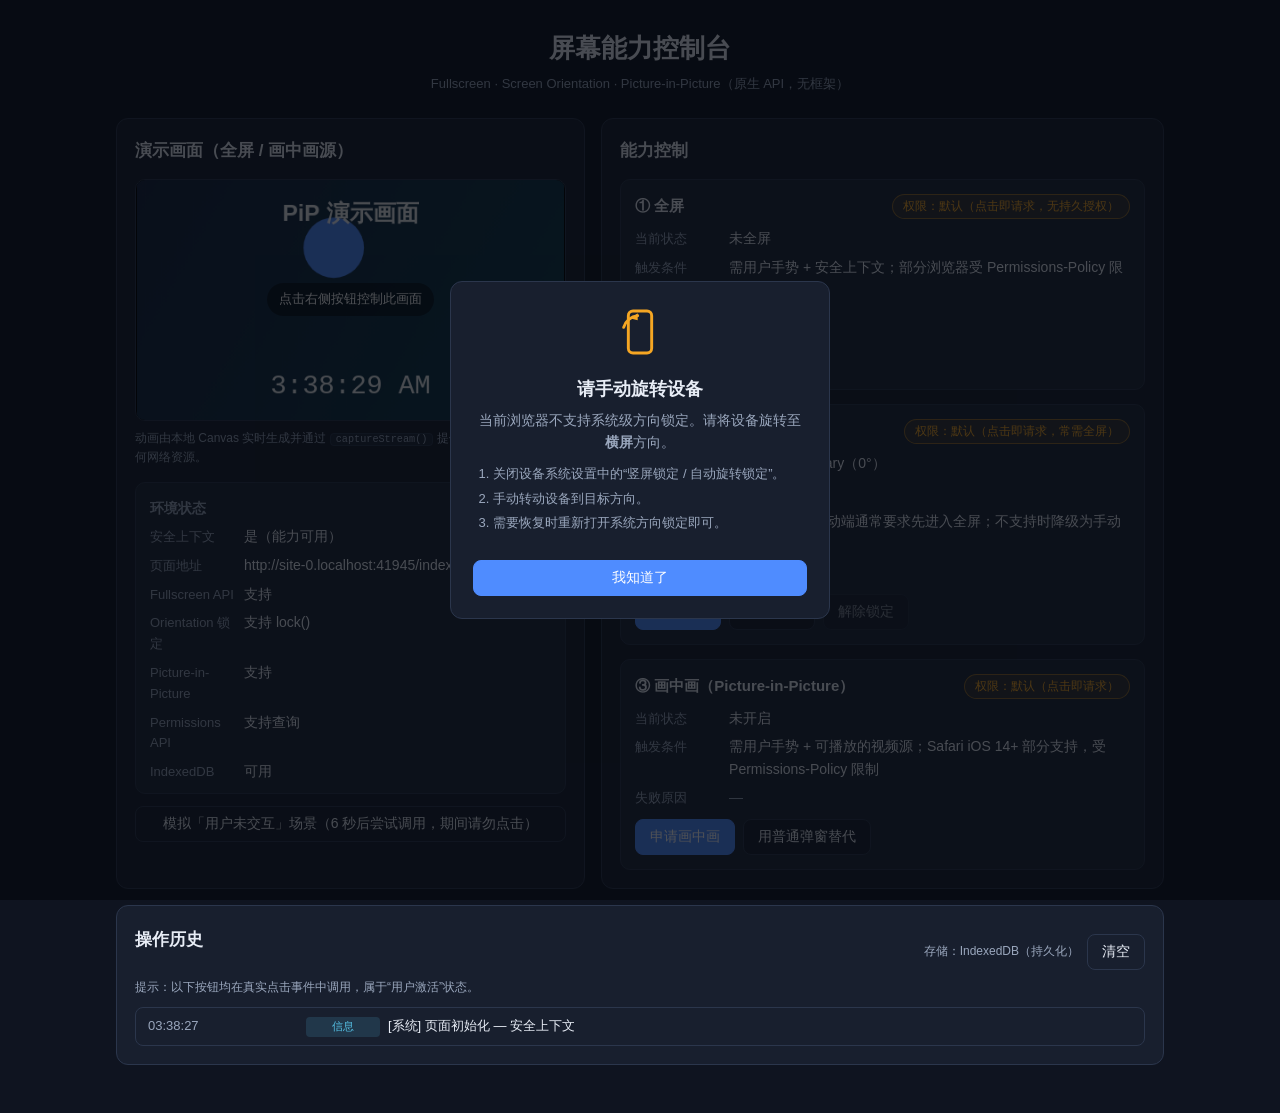
==== index.html @ 582b9b83 "codex: 生成代码" ====
<!DOCTYPE html>
<html lang="zh-CN">
<head>
  <meta charset="UTF-8" />
  <meta name="viewport" content="width=device-width, initial-scale=1, viewport-fit=cover" />
  <title>屏幕能力控制台 · 全屏 / 方向锁定 / 画中画</title>
  <link rel="stylesheet" href="css/styles.css" />
</head>
<body>
  <header class="site-header">
    <h1>屏幕能力控制台</h1>
    <p class="subtitle">Fullscreen · Screen Orientation · Picture-in-Picture（原生 API，无框架）</p>
  </header>

  <!-- 非安全上下文警告 -->
  <div id="insecureBanner" class="banner banner-danger" hidden>
    <strong>非安全上下文：</strong>
    当前页面不是 HTTPS / localhost，浏览器已禁用全屏、方向锁定与画中画能力。
    请通过 <code>https://</code> 或 <code>http://localhost</code> 访问。下方各能力会展示降级方案。
  </div>

  <main class="layout">
    <!-- 左侧：能力面板 -->
    <section class="panel panel-stage">
      <h2>演示画面（全屏 / 画中画源）</h2>
      <div id="stage" class="stage">
        <canvas id="pipCanvas" width="480" height="270" aria-label="画中画演示动画"></canvas>
        <video id="pipVideo" muted playsinline></video>
        <div class="stage-overlay">
          <p id="stageHint" class="stage-hint">点击右侧按钮控制此画面</p>
        </div>
      </div>
      <p class="micro">
        动画由本地 Canvas 实时生成并通过 <code>captureStream()</code> 提供给 video，
        无需任何网络资源。
      </p>

      <div class="env-card">
        <h3>环境状态</h3>
        <dl class="kv" id="envStatus"></dl>
      </div>

      <button id="noGestureDemo" class="btn btn-ghost btn-block" type="button">
        模拟「用户未交互」场景（6 秒后尝试调用，期间请勿点击）
      </button>
    </section>

    <!-- 右侧：三个能力卡片 -->
    <section class="panel">
      <h2>能力控制</h2>

      <!-- 全屏 -->
      <article class="cap-card" id="fullscreenCard">
        <header class="cap-head">
          <h3>① 全屏</h3>
          <span class="pill" id="fsPermPill">权限：检测中…</span>
        </header>
        <dl class="kv">
          <div><dt>当前状态</dt><dd id="fsState">—</dd></div>
          <div><dt>触发条件</dt><dd>需用户手势 + 安全上下文；部分浏览器受 Permissions-Policy 限制</dd></div>
          <div><dt>失败原因</dt><dd id="fsReason" class="reason">—</dd></div>
        </dl>
        <div class="btn-row">
          <button id="fsToggle" class="btn btn-primary" type="button">申请全屏</button>
        </div>
        <p class="fallback" id="fsFallback" hidden>
          <strong>降级：</strong>当前环境无法进入浏览器全屏，可让用户使用设备/浏览器自带的全屏按钮，或按
          <kbd>F11</kbd>（桌面）进入窗口全屏。
        </p>
      </article>

      <!-- 方向锁定 -->
      <article class="cap-card" id="orientationCard">
        <header class="cap-head">
          <h3>② 屏幕方向锁定</h3>
          <span class="pill" id="oriPermPill">权限：检测中…</span>
        </header>
        <dl class="kv">
          <div><dt>当前方向</dt><dd id="oriState">—</dd></div>
          <div><dt>锁定状态</dt><dd id="oriLockState">—</dd></div>
          <div>
            <dt>触发条件</dt>
            <dd>需用户手势；移动端通常要求先进入全屏；不支持时降级为手动旋转提示</dd>
          </div>
          <div><dt>失败原因</dt><dd id="oriReason" class="reason">—</dd></div>
        </dl>
        <div class="btn-row">
          <button id="oriLockLandscape" class="btn btn-primary" type="button">锁定横屏</button>
          <button id="oriLockPortrait" class="btn" type="button">锁定竖屏</button>
          <button id="oriUnlock" class="btn" type="button">解除锁定</button>
        </div>
        <p class="fallback" id="oriFallback" hidden>
          <strong>降级：</strong>系统方向锁定不可用，请按下方提示手动旋转设备，并关闭系统的“自动旋转锁定”。
        </p>
      </article>

      <!-- 画中画 -->
      <article class="cap-card" id="pipCard">
        <header class="cap-head">
          <h3>③ 画中画（Picture-in-Picture）</h3>
          <span class="pill" id="pipPermPill">权限：检测中…</span>
        </header>
        <dl class="kv">
          <div><dt>当前状态</dt><dd id="pipState">—</dd></div>
          <div>
            <dt>触发条件</dt>
            <dd>需用户手势 + 可播放的视频源；Safari iOS 14+ 部分支持，受 Permissions-Policy 限制</dd>
          </div>
          <div><dt>失败原因</dt><dd id="pipReason" class="reason">—</dd></div>
        </dl>
        <div class="btn-row">
          <button id="pipToggle" class="btn btn-primary" type="button">申请画中画</button>
          <button id="pipPopupFallback" class="btn" type="button">用普通弹窗替代</button>
        </div>
        <p class="fallback" id="pipFallback" hidden>
          <strong>降级：</strong>画中画不可用，已（或可）改用独立小窗播放；若弹窗被拦截，请允许本站弹窗。
        </p>
      </article>
    </section>

    <!-- 历史 -->
    <section class="panel panel-history">
      <header class="cap-head">
        <h2>操作历史</h2>
        <div class="btn-row">
          <span class="micro" id="historyStorage">存储：检测中…</span>
          <button id="historyClear" class="btn btn-ghost" type="button">清空</button>
        </div>
      </header>
      <p class="micro" id="historyGestureNote">
        提示：以下按钮均在真实点击事件中调用，属于“用户激活”状态。
      </p>
      <ul id="historyList" class="history-list"></ul>
    </section>
  </main>

  <!-- 手动旋转降级提示 -->
  <div id="rotateModal" class="modal" hidden>
    <div class="modal-backdrop" data-close="1"></div>
    <div class="modal-box" role="dialog" aria-modal="true" aria-labelledby="rotateTitle">
      <div class="rotate-icon" aria-hidden="true">
        <svg viewBox="0 0 48 48" width="56" height="56">
          <rect x="14" y="6" width="20" height="36" rx="4" fill="none" stroke="currentColor" stroke-width="2.5" />
          <path d="M10 20 a14 14 0 0 1 12 -10" fill="none" stroke="currentColor" stroke-width="2.5" stroke-linecap="round"/>
          <path d="M22 8 l0 6 l-6 -1.5z" fill="currentColor"/>
        </svg>
      </div>
      <h3 id="rotateTitle">请手动旋转设备</h3>
      <p id="rotateDesc" class="modal-desc">
        当前浏览器不支持系统级方向锁定。请将设备旋转至
        <strong id="rotateTarget">横屏</strong>方向。
      </p>
      <ol class="rotate-steps">
        <li>关闭设备系统设置中的“竖屏锁定 / 自动旋转锁定”。</li>
        <li>手动转动设备到目标方向。</li>
        <li>需要恢复时重新打开系统方向锁定即可。</li>
      </ol>
      <button class="btn btn-primary btn-block" type="button" data-close="1">我知道了</button>
    </div>
  </div>

  <div id="toastHost" class="toast-host" aria-live="polite"></div>

  <script type="module" src="js/main.js"></script>
</body>
</html>
---- css/styles.css ----
:root {
  --bg: #0f1420;
  --surface: #181f2e;
  --surface-2: #1f2839;
  --border: #2b364c;
  --text: #e8edf6;
  --muted: #9aa7bd;
  --primary: #4f8cff;
  --primary-hover: #6a9eff;
  --ok: #34c77b;
  --warn: #f5a623;
  --danger: #ff6b6b;
  --info: #56c2e6;
  --radius: 12px;
}

* { box-sizing: border-box; }

html, body {
  margin: 0;
  padding: 0;
}

body {
  background: var(--bg);
  color: var(--text);
  font: 15px/1.6 -apple-system, BlinkMacSystemFont, "Segoe UI", "PingFang SC",
        "Hiragino Sans GB", "Microsoft YaHei", Roboto, sans-serif;
  min-height: 100vh;
}

code, kbd {
  background: var(--surface-2);
  border: 1px solid var(--border);
  border-radius: 4px;
  padding: 0 5px;
  font-size: 0.85em;
  font-family: ui-monospace, SFMono-Regular, Menlo, Consolas, monospace;
}

kbd { padding: 1px 6px; }

.site-header {
  padding: 28px 20px 12px;
  text-align: center;
}
.site-header h1 { margin: 0 0 4px; font-size: 26px; }
.subtitle { margin: 0; color: var(--muted); font-size: 13px; }

.layout {
  max-width: 1080px;
  margin: 0 auto;
  padding: 12px 16px 48px;
  display: grid;
  grid-template-columns: 1fr 1.2fr;
  grid-template-areas:
    "stage controls"
    "history history";
  gap: 16px;
}

.panel-stage { grid-area: stage; }
.panel:nth-of-type(2) { grid-area: controls; }
.panel-history { grid-area: history; }

@media (max-width: 820px) {
  .layout {
    grid-template-columns: 1fr;
    grid-template-areas: "stage" "controls" "history";
  }
}

.panel {
  background: var(--surface);
  border: 1px solid var(--border);
  border-radius: var(--radius);
  padding: 18px;
}
.panel h2 { margin: 0 0 14px; font-size: 17px; }

/* 舞台 */
.stage {
  position: relative;
  width: 100%;
  aspect-ratio: 16 / 9;
  border-radius: 10px;
  overflow: hidden;
  background: #000;
  border: 1px solid var(--border);
}
.stage canvas,
.stage video {
  position: absolute;
  inset: 0;
  width: 100%;
  height: 100%;
  object-fit: contain;
}
/* video 在画中画模式下从 DOM 隐藏会关闭 PiP，因此只移出可视区域 */
.stage video { opacity: 0; pointer-events: none; }
.stage-overlay {
  position: absolute;
  inset: 0;
  display: flex;
  align-items: center;
  justify-content: center;
  pointer-events: none;
}
.stage-hint {
  margin: 0;
  padding: 6px 12px;
  background: rgba(0, 0, 0, 0.5);
  border-radius: 999px;
  font-size: 13px;
  color: #fff;
}

.env-card {
  margin-top: 14px;
  background: var(--surface-2);
  border: 1px solid var(--border);
  border-radius: 10px;
  padding: 10px 14px;
}
.env-card h3 { margin: 4px 0 6px; font-size: 14px; color: var(--muted); }

/* 键值列表 */
.kv { margin: 0; display: grid; gap: 6px; }
.kv > div {
  display: grid;
  grid-template-columns: 84px 1fr;
  gap: 10px;
  align-items: baseline;
}
.kv dt { color: var(--muted); font-size: 13px; }
.kv dd { margin: 0; font-size: 14px; }
.reason { color: var(--muted); }
.reason.has-error { color: var(--warn); }

/* 能力卡片 */
.cap-card {
  border: 1px solid var(--border);
  border-radius: 10px;
  padding: 14px;
  margin-bottom: 14px;
  background: var(--surface-2);
}
.cap-card:last-child { margin-bottom: 0; }
.cap-head {
  display: flex;
  align-items: center;
  justify-content: space-between;
  gap: 10px;
  margin-bottom: 8px;
  flex-wrap: wrap;
}
.cap-head h3 { margin: 0; font-size: 15px; }

.pill {
  font-size: 12px;
  padding: 2px 10px;
  border-radius: 999px;
  border: 1px solid var(--border);
  color: var(--muted);
  white-space: nowrap;
}
.pill.ok { color: var(--ok); border-color: rgba(52, 199, 123, 0.45); background: rgba(52, 199, 123, 0.1); }
.pill.warn { color: var(--warn); border-color: rgba(245, 166, 35, 0.45); background: rgba(245, 166, 35, 0.1); }
.pill.danger { color: var(--danger); border-color: rgba(255, 107, 107, 0.45); background: rgba(255, 107, 107, 0.1); }
.pill.info { color: var(--info); border-color: rgba(86, 194, 230, 0.45); background: rgba(86, 194, 230, 0.1); }

/* 按钮 */
.btn-row { display: flex; flex-wrap: wrap; gap: 8px; margin-top: 10px; }
.btn {
  appearance: none;
  border: 1px solid var(--border);
  background: var(--surface);
  color: var(--text);
  padding: 8px 14px;
  border-radius: 8px;
  font-size: 14px;
  cursor: pointer;
  transition: background 0.15s, border-color 0.15s, opacity 0.15s;
}
.btn:hover { border-color: var(--primary); }
.btn:disabled { opacity: 0.5; cursor: not-allowed; }
.btn-primary { background: var(--primary); border-color: var(--primary); color: #fff; }
.btn-primary:hover { background: var(--primary-hover); border-color: var(--primary-hover); }
.btn-ghost { background: transparent; }
.btn-block { width: 100%; margin-top: 12px; }
.btn.is-busy { opacity: 0.7; pointer-events: none; }

.fallback {
  margin: 10px 0 0;
  padding: 9px 12px;
  border-radius: 8px;
  background: rgba(245, 166, 35, 0.1);
  border: 1px solid rgba(245, 166, 35, 0.35);
  color: #ffd891;
  font-size: 13px;
}

.micro { color: var(--muted); font-size: 12px; margin: 8px 0 0; }

/* 横幅 */
.banner {
  max-width: 1080px;
  margin: 12px auto 0;
  padding: 12px 16px;
  border-radius: 10px;
  font-size: 14px;
}
.banner-danger {
  background: rgba(255, 107, 107, 0.12);
  border: 1px solid rgba(255, 107, 107, 0.4);
  color: #ffb3b3;
}

/* 历史 */
.history-list {
  list-style: none;
  margin: 10px 0 0;
  padding: 0;
  max-height: 320px;
  overflow-y: auto;
  border: 1px solid var(--border);
  border-radius: 8px;
}
.history-list li {
  display: grid;
  grid-template-columns: 150px 74px 1fr;
  gap: 8px;
  padding: 8px 12px;
  border-bottom: 1px solid var(--border);
  font-size: 13px;
  align-items: baseline;
}
.history-list li:last-child { border-bottom: none; }
.history-list .t { color: var(--muted); font-variant-numeric: tabular-nums; }
.history-list .tag {
  font-size: 11px;
  text-align: center;
  border-radius: 4px;
  padding: 1px 0;
}
.history-list .tag-success { background: rgba(52,199,123,0.15); color: var(--ok); }
.history-list .tag-fail { background: rgba(255,107,107,0.15); color: var(--danger); }
.history-list .tag-fallback { background: rgba(245,166,35,0.15); color: var(--warn); }
.history-list .tag-info { background: rgba(86,194,230,0.15); color: var(--info); }
.history-empty { color: var(--muted); text-align: center; padding: 18px !important; grid-template-columns: 1fr !important; }

/* 模态框 */
.modal {
  position: fixed;
  inset: 0;
  z-index: 100;
  display: flex;
  align-items: center;
  justify-content: center;
  padding: 20px;
}
.modal-backdrop {
  position: absolute;
  inset: 0;
  background: rgba(5, 8, 14, 0.7);
}
.modal-box {
  position: relative;
  background: var(--surface);
  border: 1px solid var(--border);
  border-radius: var(--radius);
  padding: 22px;
  max-width: 380px;
  width: 100%;
  text-align: center;
}
.modal-box h3 { margin: 8px 0 6px; }
.modal-desc { margin: 0 0 10px; color: var(--muted); font-size: 14px; }
.rotate-icon { color: var(--warn); }
.rotate-steps {
  text-align: left;
  color: var(--muted);
  font-size: 13px;
  padding-left: 20px;
  margin: 0 0 14px;
}
.rotate-steps li { margin: 4px 0; }

/* Toast */
.toast-host {
  position: fixed;
  left: 50%;
  bottom: 24px;
  transform: translateX(-50%);
  display: flex;
  flex-direction: column;
  gap: 8px;
  z-index: 200;
  pointer-events: none;
  width: min(92vw, 420px);
}
.toast {
  padding: 10px 14px;
  border-radius: 8px;
  font-size: 13px;
  background: var(--surface-2);
  border: 1px solid var(--border);
  box-shadow: 0 6px 24px rgba(0,0,0,0.4);
  animation: toast-in 0.2s ease-out;
}
.toast.toast-success { border-color: rgba(52,199,123,0.5); }
.toast.toast-error { border-color: rgba(255,107,107,0.5); }
.toast.toast-warn { border-color: rgba(245,166,35,0.5); }
@keyframes toast-in {
  from { opacity: 0; transform: translateY(8px); }
  to { opacity: 1; transform: translateY(0); }
}
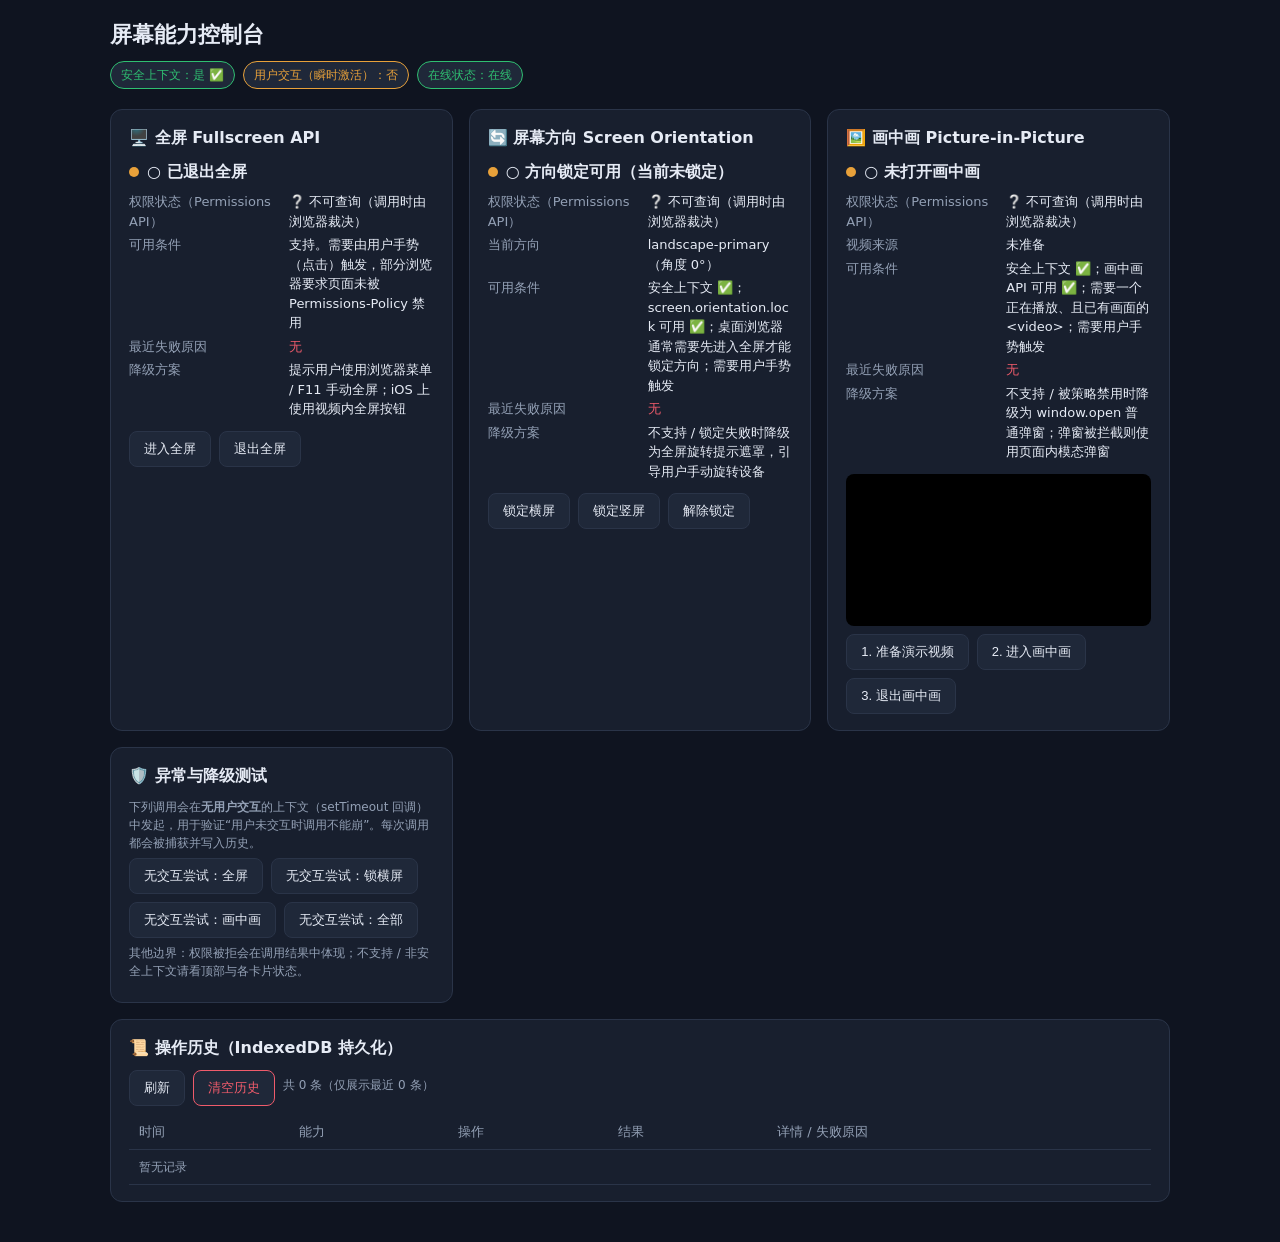
==== commit c63f2e47: "codex: 生成代码" ====
--- a/index.html
+++ b/index.html
@@ -3,163 +3,127 @@
 <head>
   <meta charset="UTF-8" />
   <meta name="viewport" content="width=device-width, initial-scale=1, viewport-fit=cover" />
-  <title>屏幕能力控制台 · 全屏 / 方向锁定 / 画中画</title>
-  <link rel="stylesheet" href="css/styles.css" />
+  <title>屏幕能力控制台 · 全屏 / 方向 / 画中画</title>
+  <link rel="stylesheet" href="styles.css" />
 </head>
 <body>
-  <header class="site-header">
+  <header class="topbar">
     <h1>屏幕能力控制台</h1>
-    <p class="subtitle">Fullscreen · Screen Orientation · Picture-in-Picture（原生 API，无框架）</p>
+    <div class="env-badges">
+      <span id="badge-secure" class="badge" title="是否处于安全上下文（HTTPS 或 localhost）">安全上下文：检测中</span>
+      <span id="badge-gesture" class="badge" title="浏览器认为当前是否处于用户激活状态（短时激活）">用户交互：否</span>
+      <span id="badge-online" class="badge">在线状态：检测中</span>
+    </div>
   </header>
 
-  <!-- 非安全上下文警告 -->
-  <div id="insecureBanner" class="banner banner-danger" hidden>
-    <strong>非安全上下文：</strong>
-    当前页面不是 HTTPS / localhost，浏览器已禁用全屏、方向锁定与画中画能力。
-    请通过 <code>https://</code> 或 <code>http://localhost</code> 访问。下方各能力会展示降级方案。
-  </div>
+  <main class="grid">
 
-  <main class="layout">
-    <!-- 左侧：能力面板 -->
-    <section class="panel panel-stage">
-      <h2>演示画面（全屏 / 画中画源）</h2>
-      <div id="stage" class="stage">
-        <canvas id="pipCanvas" width="480" height="270" aria-label="画中画演示动画"></canvas>
-        <video id="pipVideo" muted playsinline></video>
-        <div class="stage-overlay">
-          <p id="stageHint" class="stage-hint">点击右侧按钮控制此画面</p>
-        </div>
+    <!-- 全屏 -->
+    <section class="card" id="card-fullscreen">
+      <h2>🖥️ 全屏 Fullscreen API</h2>
+      <div class="status-line"><span class="dot" id="fs-dot"></span><span id="fs-state">检测中…</span></div>
+      <dl class="meta">
+        <dt>权限状态（Permissions API）</dt><dd id="fs-perm">检测中…</dd>
+        <dt>可用条件</dt><dd id="fs-cond">检测中…</dd>
+        <dt>最近失败原因</dt><dd id="fs-error" class="err">无</dd>
+        <dt>降级方案</dt><dd id="fs-fallback">检测中…</dd>
+      </dl>
+      <div class="actions">
+        <button type="button" data-action="fs-enter">进入全屏</button>
+        <button type="button" data-action="fs-exit">退出全屏</button>
       </div>
-      <p class="micro">
-        动画由本地 Canvas 实时生成并通过 <code>captureStream()</code> 提供给 video，
-        无需任何网络资源。
-      </p>
-
-      <div class="env-card">
-        <h3>环境状态</h3>
-        <dl class="kv" id="envStatus"></dl>
-      </div>
-
-      <button id="noGestureDemo" class="btn btn-ghost btn-block" type="button">
-        模拟「用户未交互」场景（6 秒后尝试调用，期间请勿点击）
-      </button>
     </section>
 
-    <!-- 右侧：三个能力卡片 -->
-    <section class="panel">
-      <h2>能力控制</h2>
-
-      <!-- 全屏 -->
-      <article class="cap-card" id="fullscreenCard">
-        <header class="cap-head">
-          <h3>① 全屏</h3>
-          <span class="pill" id="fsPermPill">权限：检测中…</span>
-        </header>
-        <dl class="kv">
-          <div><dt>当前状态</dt><dd id="fsState">—</dd></div>
-          <div><dt>触发条件</dt><dd>需用户手势 + 安全上下文；部分浏览器受 Permissions-Policy 限制</dd></div>
-          <div><dt>失败原因</dt><dd id="fsReason" class="reason">—</dd></div>
-        </dl>
-        <div class="btn-row">
-          <button id="fsToggle" class="btn btn-primary" type="button">申请全屏</button>
-        </div>
-        <p class="fallback" id="fsFallback" hidden>
-          <strong>降级：</strong>当前环境无法进入浏览器全屏，可让用户使用设备/浏览器自带的全屏按钮，或按
-          <kbd>F11</kbd>（桌面）进入窗口全屏。
-        </p>
-      </article>
-
-      <!-- 方向锁定 -->
-      <article class="cap-card" id="orientationCard">
-        <header class="cap-head">
-          <h3>② 屏幕方向锁定</h3>
-          <span class="pill" id="oriPermPill">权限：检测中…</span>
-        </header>
-        <dl class="kv">
-          <div><dt>当前方向</dt><dd id="oriState">—</dd></div>
-          <div><dt>锁定状态</dt><dd id="oriLockState">—</dd></div>
-          <div>
-            <dt>触发条件</dt>
-            <dd>需用户手势；移动端通常要求先进入全屏；不支持时降级为手动旋转提示</dd>
-          </div>
-          <div><dt>失败原因</dt><dd id="oriReason" class="reason">—</dd></div>
-        </dl>
-        <div class="btn-row">
-          <button id="oriLockLandscape" class="btn btn-primary" type="button">锁定横屏</button>
-          <button id="oriLockPortrait" class="btn" type="button">锁定竖屏</button>
-          <button id="oriUnlock" class="btn" type="button">解除锁定</button>
-        </div>
-        <p class="fallback" id="oriFallback" hidden>
-          <strong>降级：</strong>系统方向锁定不可用，请按下方提示手动旋转设备，并关闭系统的“自动旋转锁定”。
-        </p>
-      </article>
-
-      <!-- 画中画 -->
-      <article class="cap-card" id="pipCard">
-        <header class="cap-head">
-          <h3>③ 画中画（Picture-in-Picture）</h3>
-          <span class="pill" id="pipPermPill">权限：检测中…</span>
-        </header>
-        <dl class="kv">
-          <div><dt>当前状态</dt><dd id="pipState">—</dd></div>
-          <div>
-            <dt>触发条件</dt>
-            <dd>需用户手势 + 可播放的视频源；Safari iOS 14+ 部分支持，受 Permissions-Policy 限制</dd>
-          </div>
-          <div><dt>失败原因</dt><dd id="pipReason" class="reason">—</dd></div>
-        </dl>
-        <div class="btn-row">
-          <button id="pipToggle" class="btn btn-primary" type="button">申请画中画</button>
-          <button id="pipPopupFallback" class="btn" type="button">用普通弹窗替代</button>
-        </div>
-        <p class="fallback" id="pipFallback" hidden>
-          <strong>降级：</strong>画中画不可用，已（或可）改用独立小窗播放；若弹窗被拦截，请允许本站弹窗。
-        </p>
-      </article>
+    <!-- 屏幕方向 -->
+    <section class="card" id="card-orientation">
+      <h2>🔄 屏幕方向 Screen Orientation</h2>
+      <div class="status-line"><span class="dot" id="ori-dot"></span><span id="ori-state">检测中…</span></div>
+      <dl class="meta">
+        <dt>权限状态（Permissions API）</dt><dd id="ori-perm">检测中…</dd>
+        <dt>当前方向</dt><dd id="ori-current">检测中…</dd>
+        <dt>可用条件</dt><dd id="ori-cond">检测中…</dd>
+        <dt>最近失败原因</dt><dd id="ori-error" class="err">无</dd>
+        <dt>降级方案</dt><dd id="ori-fallback">检测中…</dd>
+      </dl>
+      <div class="actions">
+        <button type="button" data-action="ori-lock-landscape">锁定横屏</button>
+        <button type="button" data-action="ori-lock-portrait">锁定竖屏</button>
+        <button type="button" data-action="ori-unlock">解除锁定</button>
+      </div>
     </section>
 
-    <!-- 历史 -->
-    <section class="panel panel-history">
-      <header class="cap-head">
-        <h2>操作历史</h2>
-        <div class="btn-row">
-          <span class="micro" id="historyStorage">存储：检测中…</span>
-          <button id="historyClear" class="btn btn-ghost" type="button">清空</button>
-        </div>
-      </header>
-      <p class="micro" id="historyGestureNote">
-        提示：以下按钮均在真实点击事件中调用，属于“用户激活”状态。
-      </p>
-      <ul id="historyList" class="history-list"></ul>
+    <!-- 画中画 -->
+    <section class="card" id="card-pip">
+      <h2>🖼️ 画中画 Picture-in-Picture</h2>
+      <div class="status-line"><span class="dot" id="pip-dot"></span><span id="pip-state">检测中…</span></div>
+      <dl class="meta">
+        <dt>权限状态（Permissions API）</dt><dd id="pip-perm">检测中…</dd>
+        <dt>视频来源</dt><dd id="pip-source">未准备</dd>
+        <dt>可用条件</dt><dd id="pip-cond">检测中…</dd>
+        <dt>最近失败原因</dt><dd id="pip-error" class="err">无</dd>
+        <dt>降级方案</dt><dd id="pip-fallback">检测中…</dd>
+      </dl>
+      <video id="pip-video" playsinline muted></video>
+      <div class="actions">
+        <button type="button" data-action="pip-prepare">1. 准备演示视频</button>
+        <button type="button" data-action="pip-enter">2. 进入画中画</button>
+        <button type="button" data-action="pip-exit">3. 退出画中画</button>
+      </div>
+    </section>
+
+    <!-- 健壮性测试 -->
+    <section class="card" id="card-robustness">
+      <h2>🛡️ 异常与降级测试</h2>
+      <p class="hint">下列调用会在<b>无用户交互</b>的上下文（setTimeout 回调）中发起，用于验证“用户未交互时调用不能崩”。每次调用都会被捕获并写入历史。</p>
+      <div class="actions">
+        <button type="button" data-action="test-fs">无交互尝试：全屏</button>
+        <button type="button" data-action="test-ori">无交互尝试：锁横屏</button>
+        <button type="button" data-action="test-pip">无交互尝试：画中画</button>
+        <button type="button" data-action="test-all">无交互尝试：全部</button>
+      </div>
+      <p class="hint">其他边界：权限被拒会在调用结果中体现；不支持 / 非安全上下文请看顶部与各卡片状态。</p>
+    </section>
+
+    <!-- 操作历史 -->
+    <section class="card card-wide" id="card-history">
+      <h2>📜 操作历史（IndexedDB 持久化）</h2>
+      <div class="actions">
+        <button type="button" data-action="history-refresh">刷新</button>
+        <button type="button" data-action="history-clear" class="danger">清空历史</button>
+        <span id="history-count" class="hint"></span>
+      </div>
+      <div class="table-wrap">
+        <table>
+          <thead>
+            <tr><th>时间</th><th>能力</th><th>操作</th><th>结果</th><th>详情 / 失败原因</th></tr>
+          </thead>
+          <tbody id="history-body">
+            <tr><td colspan="5" class="hint">加载中…</td></tr>
+          </tbody>
+        </table>
+      </div>
     </section>
   </main>
 
-  <!-- 手动旋转降级提示 -->
-  <div id="rotateModal" class="modal" hidden>
-    <div class="modal-backdrop" data-close="1"></div>
-    <div class="modal-box" role="dialog" aria-modal="true" aria-labelledby="rotateTitle">
-      <div class="rotate-icon" aria-hidden="true">
-        <svg viewBox="0 0 48 48" width="56" height="56">
-          <rect x="14" y="6" width="20" height="36" rx="4" fill="none" stroke="currentColor" stroke-width="2.5" />
-          <path d="M10 20 a14 14 0 0 1 12 -10" fill="none" stroke="currentColor" stroke-width="2.5" stroke-linecap="round"/>
-          <path d="M22 8 l0 6 l-6 -1.5z" fill="currentColor"/>
-        </svg>
-      </div>
-      <h3 id="rotateTitle">请手动旋转设备</h3>
-      <p id="rotateDesc" class="modal-desc">
-        当前浏览器不支持系统级方向锁定。请将设备旋转至
-        <strong id="rotateTarget">横屏</strong>方向。
-      </p>
-      <ol class="rotate-steps">
-        <li>关闭设备系统设置中的“竖屏锁定 / 自动旋转锁定”。</li>
-        <li>手动转动设备到目标方向。</li>
-        <li>需要恢复时重新打开系统方向锁定即可。</li>
-      </ol>
-      <button class="btn btn-primary btn-block" type="button" data-close="1">我知道了</button>
+  <!-- 降级：方向旋转提示遮罩 -->
+  <div id="rotate-overlay" class="overlay" hidden>
+    <div class="overlay-box">
+      <div class="rotate-icon" id="rotate-icon">📱↪️</div>
+      <p id="rotate-text">请将设备旋转到横屏</p>
+      <button type="button" id="rotate-dismiss">我知道了</button>
     </div>
   </div>
 
-  <div id="toastHost" class="toast-host" aria-live="polite"></div>
+  <!-- 降级：普通弹窗（画中画不支持 / 被弹窗拦截时使用页面内弹窗） -->
+  <div id="fallback-modal" class="overlay" hidden>
+    <div class="overlay-box">
+      <h3 id="modal-title">提示</h3>
+      <p id="modal-body"></p>
+      <button type="button" id="modal-close">关闭</button>
+    </div>
+  </div>
+
+  <div id="toast" class="toast" hidden></div>
 
   <script type="module" src="js/main.js"></script>
 </body>
--- a/styles.css
+++ b/styles.css
@@ -0,0 +1,220 @@
+:root {
+  --bg: #0f1420;
+  --card: #181f2e;
+  --card-2: #1f2839;
+  --text: #e6ebf5;
+  --muted: #93a0b5;
+  --accent: #4f8cff;
+  --ok: #2fbf71;
+  --warn: #e8a13a;
+  --err: #ef5b6b;
+  --border: #2a3448;
+  --radius: 12px;
+}
+
+* { box-sizing: border-box; }
+
+html, body {
+  margin: 0;
+  padding: 0;
+  background: var(--bg);
+  color: var(--text);
+  font-family: system-ui, -apple-system, "Segoe UI", "PingFang SC", "Microsoft YaHei", sans-serif;
+  line-height: 1.5;
+}
+
+.topbar {
+  padding: 18px 20px 10px;
+  max-width: 1100px;
+  margin: 0 auto;
+}
+.topbar h1 {
+  margin: 0 0 10px;
+  font-size: 22px;
+}
+
+.env-badges {
+  display: flex;
+  flex-wrap: wrap;
+  gap: 8px;
+}
+
+.badge {
+  font-size: 12px;
+  padding: 4px 10px;
+  border-radius: 999px;
+  background: var(--card-2);
+  border: 1px solid var(--border);
+  color: var(--muted);
+}
+.badge.ok { color: var(--ok); border-color: var(--ok); }
+.badge.warn { color: var(--warn); border-color: var(--warn); }
+.badge.err { color: var(--err); border-color: var(--err); }
+
+.grid {
+  max-width: 1100px;
+  margin: 0 auto;
+  padding: 10px 20px 40px;
+  display: grid;
+  grid-template-columns: repeat(auto-fit, minmax(320px, 1fr));
+  gap: 16px;
+}
+
+.card {
+  background: var(--card);
+  border: 1px solid var(--border);
+  border-radius: var(--radius);
+  padding: 16px 18px;
+}
+.card-wide { grid-column: 1 / -1; }
+.card h2 {
+  margin: 0 0 10px;
+  font-size: 16px;
+}
+
+.status-line {
+  display: flex;
+  align-items: center;
+  gap: 8px;
+  font-weight: 600;
+  margin-bottom: 8px;
+}
+
+.dot {
+  width: 10px;
+  height: 10px;
+  border-radius: 50%;
+  background: var(--muted);
+  display: inline-block;
+  flex: 0 0 auto;
+}
+.dot.ok { background: var(--ok); }
+.dot.warn { background: var(--warn); }
+.dot.err { background: var(--err); }
+
+dl.meta {
+  margin: 0 0 12px;
+  display: grid;
+  grid-template-columns: 150px 1fr;
+  gap: 4px 10px;
+  font-size: 13px;
+}
+dl.meta dt {
+  color: var(--muted);
+}
+dl.meta dd {
+  margin: 0;
+  word-break: break-word;
+}
+dd.err { color: var(--err); min-height: 1.2em; }
+dd.warn { color: var(--warn); }
+
+.actions {
+  display: flex;
+  flex-wrap: wrap;
+  gap: 8px;
+  margin-top: 6px;
+}
+
+button {
+  appearance: none;
+  border: 1px solid var(--border);
+  background: var(--card-2);
+  color: var(--text);
+  font-size: 13px;
+  padding: 8px 14px;
+  border-radius: 8px;
+  cursor: pointer;
+  transition: background .15s, border-color .15s, opacity .15s;
+}
+button:hover { border-color: var(--accent); }
+button:active { background: #28334a; }
+button:disabled { opacity: .45; cursor: not-allowed; }
+button.danger { border-color: var(--err); color: var(--err); }
+
+#pip-video {
+  width: 100%;
+  max-height: 180px;
+  background: #000;
+  border-radius: 8px;
+  margin-bottom: 8px;
+  display: block;
+}
+
+.hint {
+  color: var(--muted);
+  font-size: 12px;
+  margin: 6px 0;
+}
+
+.table-wrap { overflow-x: auto; }
+table {
+  width: 100%;
+  border-collapse: collapse;
+  font-size: 13px;
+  margin-top: 8px;
+}
+th, td {
+  text-align: left;
+  padding: 8px 10px;
+  border-bottom: 1px solid var(--border);
+  vertical-align: top;
+}
+th { color: var(--muted); font-weight: 500; }
+
+.res-ok { color: var(--ok); }
+.res-denied { color: var(--err); }
+.res-blocked { color: var(--warn); }
+.res-fallback { color: #b78cf5; }
+.res-unsupported { color: var(--muted); }
+.res-error { color: var(--err); }
+
+.overlay {
+  position: fixed;
+  inset: 0;
+  background: rgba(5, 8, 14, .78);
+  display: flex;
+  align-items: center;
+  justify-content: center;
+  z-index: 100;
+  padding: 20px;
+}
+.overlay[hidden] { display: none; }
+.overlay-box {
+  background: var(--card);
+  border: 1px solid var(--border);
+  border-radius: var(--radius);
+  padding: 24px;
+  max-width: 360px;
+  text-align: center;
+}
+.overlay-box h3 { margin: 0 0 10px; }
+.rotate-icon { font-size: 48px; margin-bottom: 12px; animation: spinhint 2s ease-in-out infinite; }
+@keyframes spinhint {
+  0%, 100% { transform: rotate(0deg); }
+  50% { transform: rotate(90deg); }
+}
+
+.toast {
+  position: fixed;
+  left: 50%;
+  bottom: 28px;
+  transform: translateX(-50%);
+  background: #232d42;
+  border: 1px solid var(--border);
+  color: var(--text);
+  padding: 10px 18px;
+  border-radius: 999px;
+  font-size: 13px;
+  z-index: 200;
+  max-width: 90vw;
+  text-align: center;
+}
+.toast.ok { border-color: var(--ok); }
+.toast.err { border-color: var(--err); }
+.toast.warn { border-color: var(--warn); }
+
+@media (max-width: 480px) {
+  dl.meta { grid-template-columns: 1fr; }
+  dl.meta dt { margin-top: 6px; }
+}
